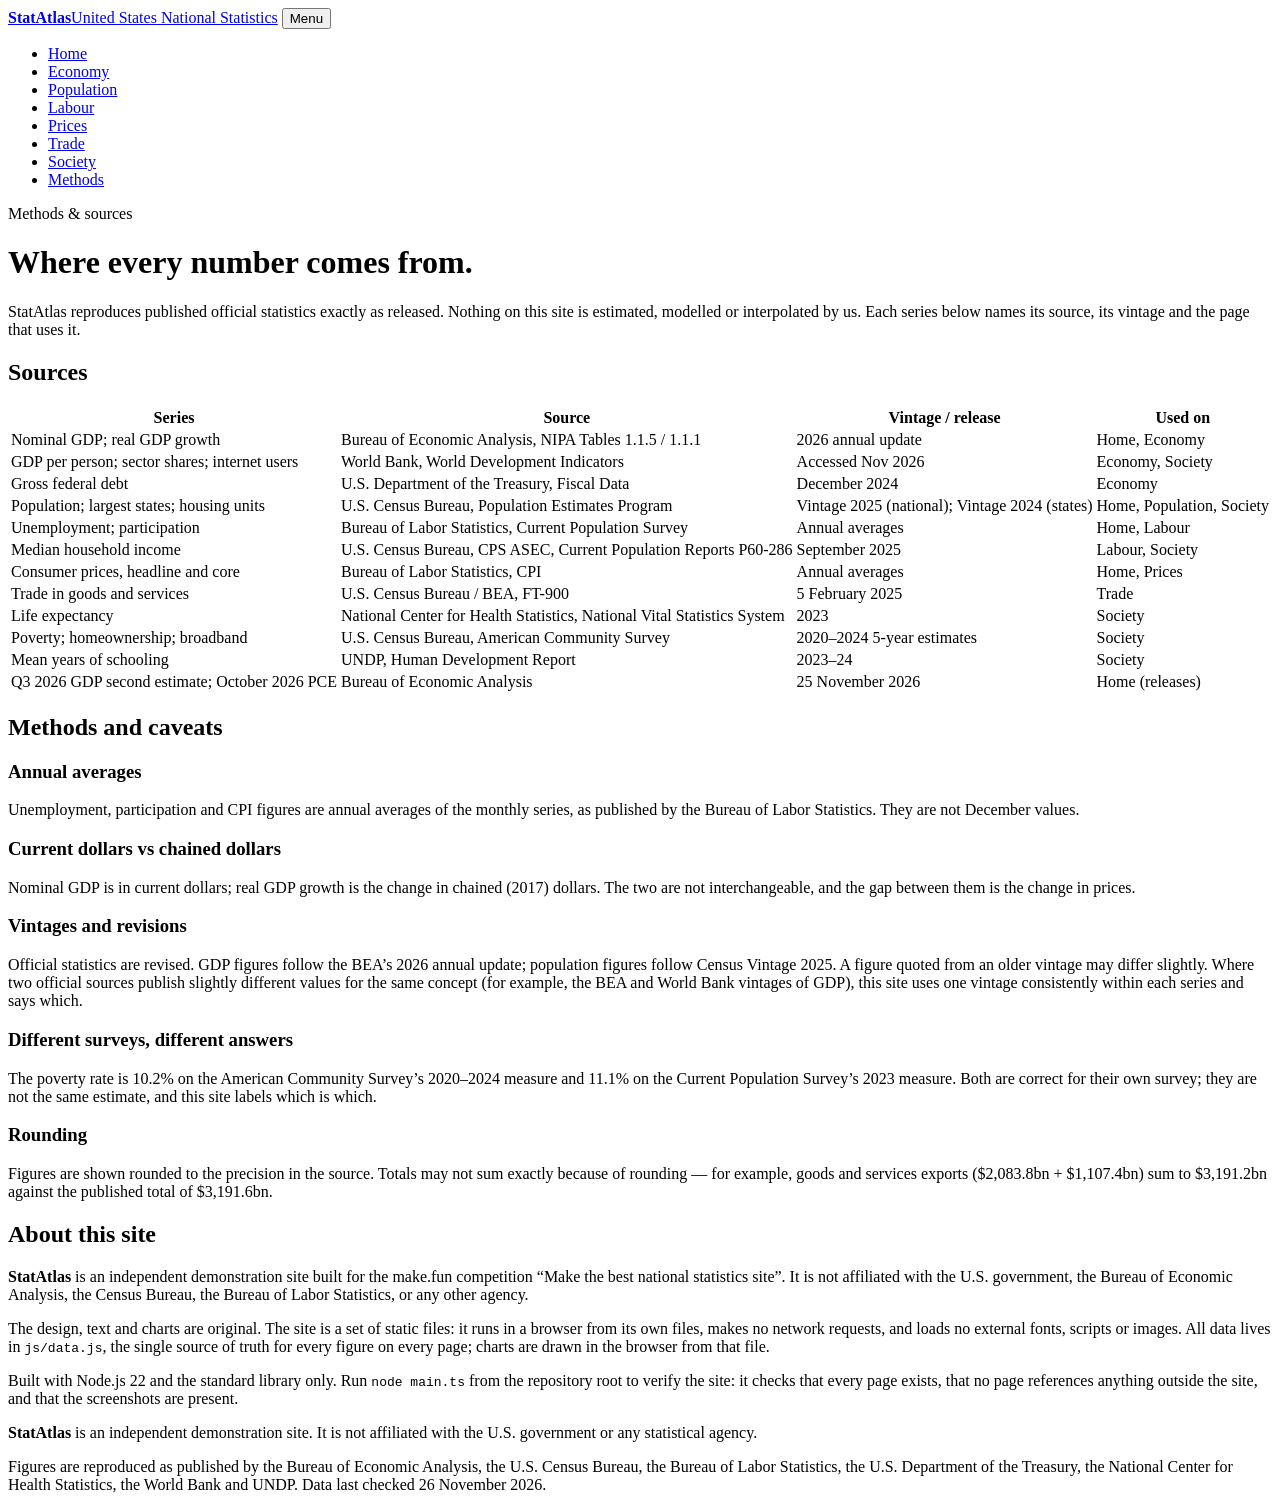
==== app/methods.html @ 700ad844 "best-national-statistics-site-20261126-0539: add app/methods.html" ====
<!DOCTYPE html>
<html lang="en">
<head>
<meta charset="utf-8">
<meta name="viewport" content="width=device-width, initial-scale=1">
<title>Methods &amp; sources — StatAtlas: United States National Statistics</title>
<meta name="description" content="Where every StatAtlas figure comes from, which vintage it is, and how the site is built.">
<link rel="stylesheet" href="css/style.css">
</head>
<body>
<header class="site-header">
  <div class="header-inner">
    <a class="wordmark" href="index.html"><strong>StatAtlas</strong><span>United States National Statistics</span></a>
    <button id="navToggle" aria-expanded="false" aria-controls="siteNav">Menu</button>
    <nav id="siteNav" aria-label="Sections">
      <ul>
        <li><a href="index.html">Home</a></li>
        <li><a href="economy.html">Economy</a></li>
        <li><a href="population.html">Population</a></li>
        <li><a href="labour.html">Labour</a></li>
        <li><a href="prices.html">Prices</a></li>
        <li><a href="trade.html">Trade</a></li>
        <li><a href="society.html">Society</a></li>
        <li><a class="current" href="methods.html">Methods</a></li>
      </ul>
    </nav>
  </div>
</header>

<main class="wrap">
  <div class="hero">
    <p class="eyebrow">Methods &amp; sources</p>
    <h1>Where every number comes from.</h1>
    <p class="lede">StatAtlas reproduces published official statistics exactly as released.
    Nothing on this site is estimated, modelled or interpolated by us. Each
    series below names its source, its vintage and the page that uses it.</p>
  </div>

  <section>
    <h2>Sources</h2>
    <div class="table-wrap">
      <table>
        <thead>
          <tr><th>Series</th><th>Source</th><th>Vintage / release</th><th>Used on</th></tr>
        </thead>
        <tbody>
          <tr><td>Nominal GDP; real GDP growth</td><td>Bureau of Economic Analysis, NIPA Tables 1.1.5 / 1.1.1</td><td>2026 annual update</td><td>Home, Economy</td></tr>
          <tr><td>GDP per person; sector shares; internet users</td><td>World Bank, World Development Indicators</td><td>Accessed Nov 2026</td><td>Economy, Society</td></tr>
          <tr><td>Gross federal debt</td><td>U.S. Department of the Treasury, Fiscal Data</td><td>December 2024</td><td>Economy</td></tr>
          <tr><td>Population; largest states; housing units</td><td>U.S. Census Bureau, Population Estimates Program</td><td>Vintage 2025 (national); Vintage 2024 (states)</td><td>Home, Population, Society</td></tr>
          <tr><td>Unemployment; participation</td><td>Bureau of Labor Statistics, Current Population Survey</td><td>Annual averages</td><td>Home, Labour</td></tr>
          <tr><td>Median household income</td><td>U.S. Census Bureau, CPS ASEC, Current Population Reports P60-286</td><td>September 2025</td><td>Labour, Society</td></tr>
          <tr><td>Consumer prices, headline and core</td><td>Bureau of Labor Statistics, CPI</td><td>Annual averages</td><td>Home, Prices</td></tr>
          <tr><td>Trade in goods and services</td><td>U.S. Census Bureau / BEA, FT-900</td><td>5 February 2025</td><td>Trade</td></tr>
          <tr><td>Life expectancy</td><td>National Center for Health Statistics, National Vital Statistics System</td><td>2023</td><td>Society</td></tr>
          <tr><td>Poverty; homeownership; broadband</td><td>U.S. Census Bureau, American Community Survey</td><td>2020–2024 5-year estimates</td><td>Society</td></tr>
          <tr><td>Mean years of schooling</td><td>UNDP, Human Development Report</td><td>2023–24</td><td>Society</td></tr>
          <tr><td>Q3 2026 GDP second estimate; October 2026 PCE</td><td>Bureau of Economic Analysis</td><td>25 November 2026</td><td>Home (releases)</td></tr>
        </tbody>
      </table>
    </div>
  </section>

  <section>
    <h2>Methods and caveats</h2>
    <div class="panel">
      <h3>Annual averages</h3>
      <p>Unemployment, participation and CPI figures are annual averages of the
      monthly series, as published by the Bureau of Labor Statistics. They are
      not December values.</p>
      <h3>Current dollars vs chained dollars</h3>
      <p>Nominal GDP is in current dollars; real GDP growth is the change in
      chained (2017) dollars. The two are not interchangeable, and the gap
      between them is the change in prices.</p>
      <h3>Vintages and revisions</h3>
      <p>Official statistics are revised. GDP figures follow the BEA&rsquo;s 2026
      annual update; population figures follow Census Vintage 2025. A figure
      quoted from an older vintage may differ slightly. Where two official
      sources publish slightly different values for the same concept (for
      example, the BEA and World Bank vintages of GDP), this site uses one
      vintage consistently within each series and says which.</p>
      <h3>Different surveys, different answers</h3>
      <p>The poverty rate is 10.2% on the American Community Survey&rsquo;s
      2020–2024 measure and 11.1% on the Current Population Survey&rsquo;s 2023
      measure. Both are correct for their own survey; they are not the same
      estimate, and this site labels which is which.</p>
      <h3>Rounding</h3>
      <p>Figures are shown rounded to the precision in the source. Totals may
      not sum exactly because of rounding — for example, goods and services
      exports ($2,083.8bn + $1,107.4bn) sum to $3,191.2bn against the published
      total of $3,191.6bn.</p>
    </div>
  </section>

  <section>
    <h2>About this site</h2>
    <div class="panel">
      <p><strong>StatAtlas</strong> is an independent demonstration site built for the
      make.fun competition &ldquo;Make the best national statistics site&rdquo;. It
      is not affiliated with the U.S. government, the Bureau of Economic Analysis,
      the Census Bureau, the Bureau of Labor Statistics, or any other agency.</p>
      <p>The design, text and charts are original. The site is a set of static
      files: it runs in a browser from its own files, makes no network requests,
      and loads no external fonts, scripts or images. All data lives in
      <code>js/data.js</code>, the single source of truth for every figure on
      every page; charts are drawn in the browser from that file.</p>
      <p>Built with Node.js 22 and the standard library only. Run
      <code>node main.ts</code> from the repository root to verify the site:
      it checks that every page exists, that no page references anything outside
      the site, and that the screenshots are present.</p>
    </div>
  </section>
</main>

<footer class="site-footer">
  <div class="footer-inner">
    <p><strong>StatAtlas</strong> is an independent demonstration site. It is not
    affiliated with the U.S. government or any statistical agency.</p>
    <p>Figures are reproduced as published by the Bureau of Economic Analysis, the
    U.S. Census Bureau, the Bureau of Labor Statistics, the U.S. Department of the
    Treasury, the National Center for Health Statistics, the World Bank and UNDP.
    Data last checked <span data-updated>26 November 2026</span>.</p>
  </div>
</footer>

<script src="js/data.js"></script>
<script src="js/charts.js"></script>
<script src="js/app.js"></script>
</body>
</html>
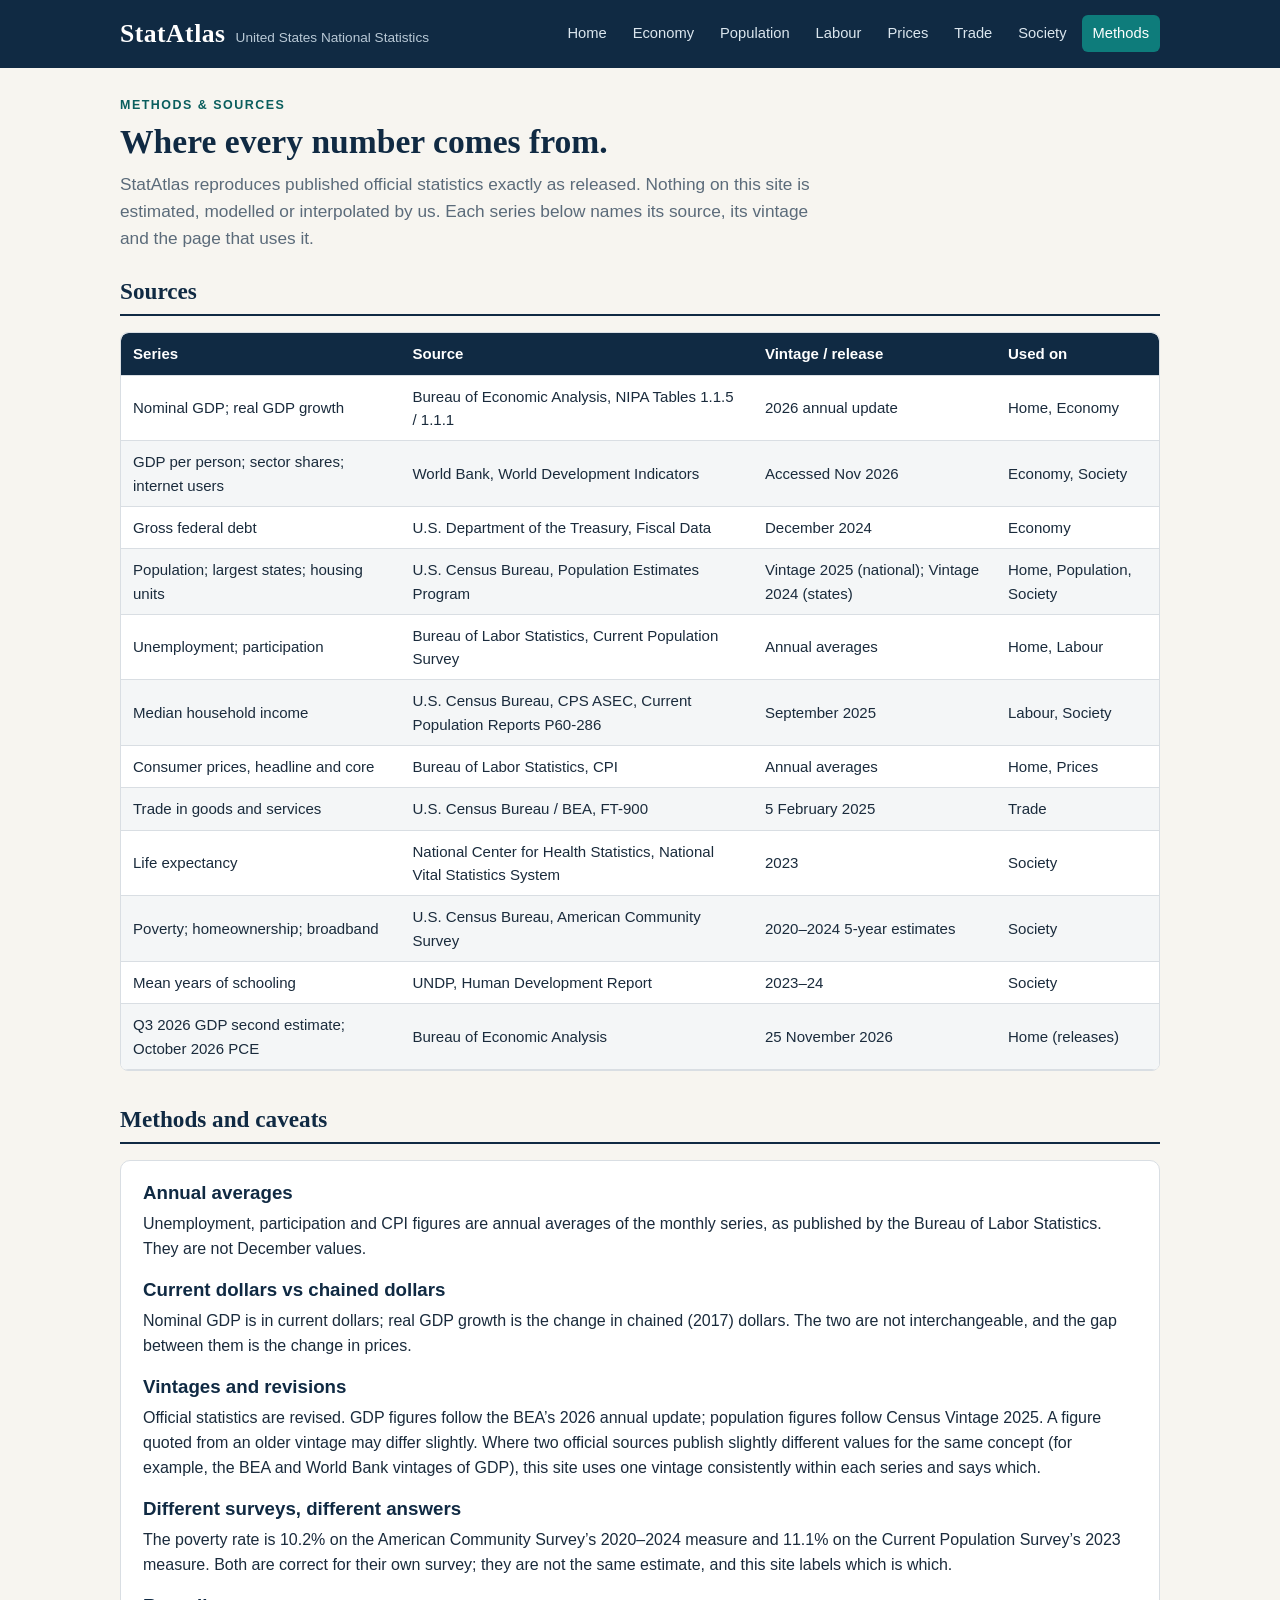
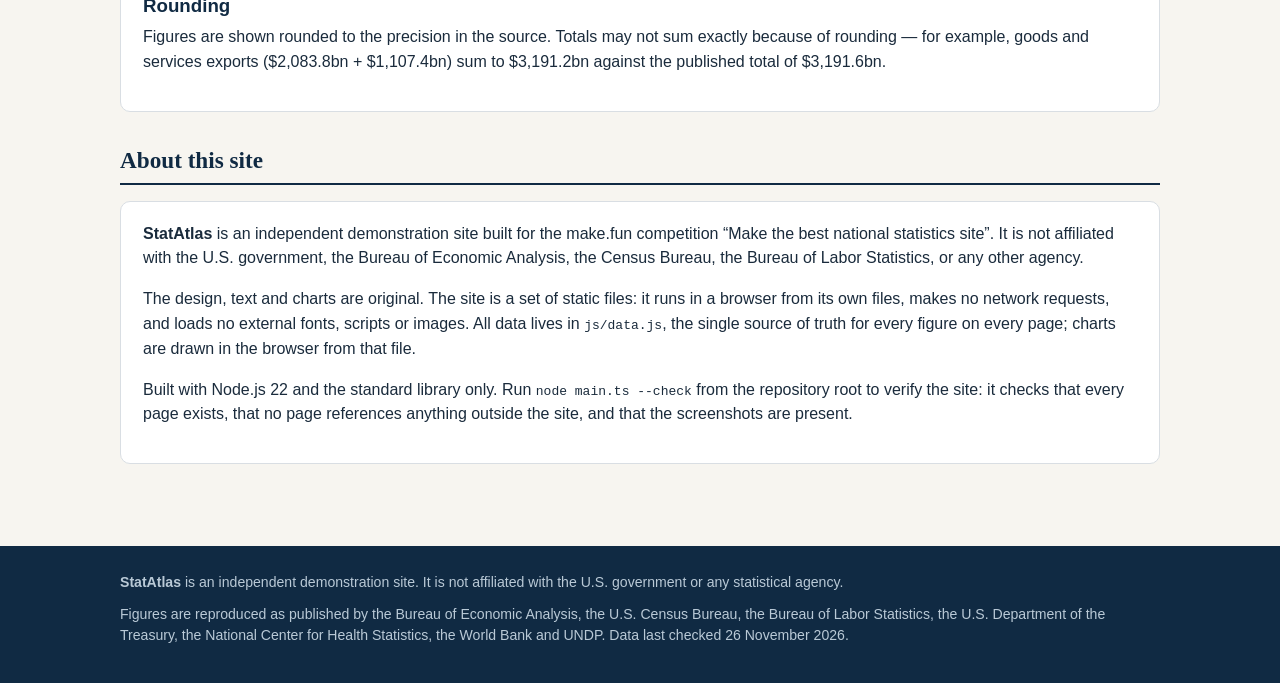
==== commit 330ac077: "best-national-statistics-site-20261126-0539: rewrite app/methods.html (from-scratch rebuild)" ====
--- a/app/methods.html
+++ b/app/methods.html
@@ -105,7 +105,7 @@
       <code>js/data.js</code>, the single source of truth for every figure on
       every page; charts are drawn in the browser from that file.</p>
       <p>Built with Node.js 22 and the standard library only. Run
-      <code>node main.ts</code> from the repository root to verify the site:
+      <code>node main.ts --check</code> from the repository root to verify the site:
       it checks that every page exists, that no page references anything outside
       the site, and that the screenshots are present.</p>
     </div>
--- a/app/css/style.css
+++ b/app/css/style.css
@@ -0,0 +1,171 @@
+/* StatAtlas USA — original design. System fonts only: the site makes no
+   network requests, so nothing is loaded from outside these files. */
+:root {
+  --navy: #102a43;
+  --navy-2: #1b3a57;
+  --teal: #0e7c7b;
+  --teal-dark: #0a5e5d;
+  --amber: #d98e00;
+  --rust: #b3541e;
+  --paper: #f7f5f0;
+  --card: #ffffff;
+  --ink: #1a2b3c;
+  --muted: #5b6b7a;
+  --line: #d9dee3;
+  --radius: 10px;
+}
+* { box-sizing: border-box; }
+html { -webkit-text-size-adjust: 100%; }
+body {
+  margin: 0;
+  font-family: -apple-system, BlinkMacSystemFont, "Segoe UI", Roboto, "Helvetica Neue", Arial, sans-serif;
+  color: var(--ink);
+  background: var(--paper);
+  line-height: 1.55;
+}
+a { color: var(--teal-dark); }
+a:hover { text-decoration: none; }
+h1, h2, h3 { line-height: 1.25; margin: 0 0 .5rem; }
+p { margin: 0 0 1rem; }
+
+/* ---------- header ---------- */
+.site-header { background: var(--navy); color: #fff; }
+.header-inner {
+  max-width: 1080px; margin: 0 auto; padding: 14px 20px;
+  display: flex; align-items: center; gap: 18px; flex-wrap: wrap;
+}
+.wordmark { text-decoration: none; color: #fff; display: flex; align-items: baseline; gap: 10px; }
+.wordmark strong {
+  font-family: Georgia, "Times New Roman", serif;
+  font-size: 1.6rem; letter-spacing: .02em;
+}
+.wordmark span { font-size: .85rem; color: #b9c9d6; }
+#navToggle {
+  display: none; margin-left: auto; background: var(--navy-2); color: #fff;
+  border: 1px solid #3a5a76; border-radius: 6px; padding: 8px 12px;
+  font-size: .95rem; cursor: pointer;
+}
+#siteNav { margin-left: auto; }
+#siteNav ul { list-style: none; margin: 0; padding: 0; display: flex; gap: 4px; flex-wrap: wrap; }
+#siteNav a {
+  color: #dbe6ee; text-decoration: none; font-size: .92rem;
+  padding: 7px 11px; border-radius: 6px; display: block;
+}
+#siteNav a:hover { background: var(--navy-2); color: #fff; }
+#siteNav a.current { background: var(--teal); color: #fff; }
+
+/* ---------- layout ---------- */
+.wrap { max-width: 1080px; margin: 0 auto; padding: 28px 20px 48px; }
+.hero { margin-bottom: 26px; }
+.hero h1 { font-family: Georgia, "Times New Roman", serif; font-size: 2.1rem; color: var(--navy); }
+.hero .lede { font-size: 1.08rem; color: var(--muted); max-width: 720px; }
+.eyebrow {
+  text-transform: uppercase; letter-spacing: .12em; font-size: .78rem;
+  font-weight: 700; color: var(--teal-dark); margin-bottom: 6px;
+}
+section { margin-bottom: 34px; }
+section > h2 {
+  font-family: Georgia, "Times New Roman", serif; font-size: 1.45rem;
+  color: var(--navy); border-bottom: 2px solid var(--navy);
+  padding-bottom: 8px; margin-bottom: 16px;
+}
+section > h3 { color: var(--navy); font-size: 1.1rem; margin-top: 22px; }
+.note { font-size: .88rem; color: var(--muted); }
+.source { font-size: .82rem; color: var(--muted); border-top: 1px solid var(--line); padding-top: 10px; }
+.callout {
+  background: #eef4f2; border-left: 4px solid var(--teal);
+  padding: 14px 18px; border-radius: 0 8px 8px 0; margin: 0 0 18px;
+}
+.callout strong { color: var(--navy); }
+
+/* ---------- KPI cards ---------- */
+.kpis { display: grid; grid-template-columns: repeat(4, 1fr); gap: 14px; margin-bottom: 26px; }
+.kpi {
+  background: var(--card); border: 1px solid var(--line); border-radius: var(--radius);
+  padding: 16px 18px;
+}
+.kpi .k-label { font-size: .8rem; text-transform: uppercase; letter-spacing: .08em; color: var(--muted); }
+.kpi .k-value { font-size: 1.9rem; font-weight: 800; color: var(--navy); margin: 4px 0 2px; }
+.kpi .k-sub { font-size: .86rem; color: var(--muted); }
+.kpi .k-delta { font-size: .86rem; font-weight: 700; color: var(--teal-dark); }
+.kpi .k-delta.down { color: var(--rust); }
+
+/* ---------- panels & charts ---------- */
+.panel {
+  background: var(--card); border: 1px solid var(--line);
+  border-radius: var(--radius); padding: 20px 22px; margin-bottom: 18px;
+}
+.panel h3 { margin-top: 0; color: var(--navy); }
+.grid-2 { display: grid; grid-template-columns: 1.6fr 1fr; gap: 18px; align-items: start; }
+.grid-2-equal { display: grid; grid-template-columns: 1fr 1fr; gap: 18px; align-items: start; }
+.chart { width: 100%; }
+.chart svg { display: block; }
+.legend { list-style: none; margin: 12px 0 0; padding: 0; font-size: .9rem; }
+.legend li { margin-bottom: 6px; display: flex; gap: 8px; align-items: center; }
+.legend .sw { width: 14px; height: 14px; border-radius: 3px; flex: none; }
+
+/* segmented controls */
+.seg { display: flex; gap: 6px; flex-wrap: wrap; margin: 0 0 14px; }
+.seg-btn {
+  border: 1px solid var(--line); background: #fff; color: var(--ink);
+  border-radius: 999px; padding: 6px 14px; font-size: .88rem; cursor: pointer;
+}
+.seg-btn:hover { border-color: var(--teal); }
+.seg-btn.active { background: var(--navy); border-color: var(--navy); color: #fff; }
+
+/* ---------- tables ---------- */
+table { width: 100%; border-collapse: collapse; font-size: .94rem; background: #fff; }
+th, td { padding: 9px 12px; text-align: left; border-bottom: 1px solid var(--line); }
+thead th { background: var(--navy); color: #fff; font-weight: 600; }
+thead th:first-child { border-radius: 8px 0 0 0; }
+thead th:last-child { border-radius: 0 8px 0 0; }
+tbody tr:nth-child(even) { background: #f4f6f7; }
+td.num, th.num { text-align: right; font-variant-numeric: tabular-nums; }
+table.sortable th[data-sort] { cursor: pointer; user-select: none; }
+table.sortable th[data-sort]:hover { background: var(--navy-2); }
+table.sortable th.sorted::after { content: " ▲"; font-size: .7em; }
+table.sortable th.sorted[data-dir="desc"]::after { content: " ▼"; }
+.table-wrap { overflow-x: auto; border: 1px solid var(--line); border-radius: 8px; }
+.table-wrap table { border: 0; }
+
+/* filter input */
+.filter-row { display: flex; gap: 10px; align-items: center; margin-bottom: 12px; flex-wrap: wrap; }
+.filter-row input[type="search"] {
+  padding: 9px 12px; border: 1px solid var(--line); border-radius: 8px;
+  font-size: .95rem; min-width: 240px; background: #fff;
+}
+.filter-count { font-size: .88rem; color: var(--muted); }
+
+/* releases list */
+.releases { list-style: none; margin: 0; padding: 0; }
+.releases li {
+  display: flex; gap: 14px; padding: 12px 0; border-bottom: 1px solid var(--line);
+}
+.releases li:last-child { border-bottom: 0; }
+.releases .r-date {
+  flex: none; width: 92px; font-weight: 700; color: var(--navy); font-size: .9rem;
+}
+.releases .r-body { font-size: .95rem; }
+.releases .r-body small { display: block; color: var(--muted); font-size: .84rem; }
+
+/* ---------- footer ---------- */
+.site-footer { background: var(--navy); color: #b9c9d6; font-size: .88rem; }
+.footer-inner { max-width: 1080px; margin: 0 auto; padding: 26px 20px; }
+.site-footer a { color: #dbe6ee; }
+.site-footer p { margin-bottom: .6rem; }
+
+/* ---------- responsive ---------- */
+@media (max-width: 860px) {
+  .kpis { grid-template-columns: repeat(2, 1fr); }
+  .grid-2, .grid-2-equal { grid-template-columns: 1fr; }
+  #navToggle { display: block; }
+  #siteNav { display: none; width: 100%; margin-left: 0; }
+  #siteNav.open { display: block; }
+  #siteNav ul { flex-direction: column; }
+  .hero h1 { font-size: 1.7rem; }
+  .releases .r-date { width: 78px; }
+}
+@media (max-width: 480px) {
+  .kpis { grid-template-columns: 1fr; }
+  .wrap { padding: 20px 14px 36px; }
+}
